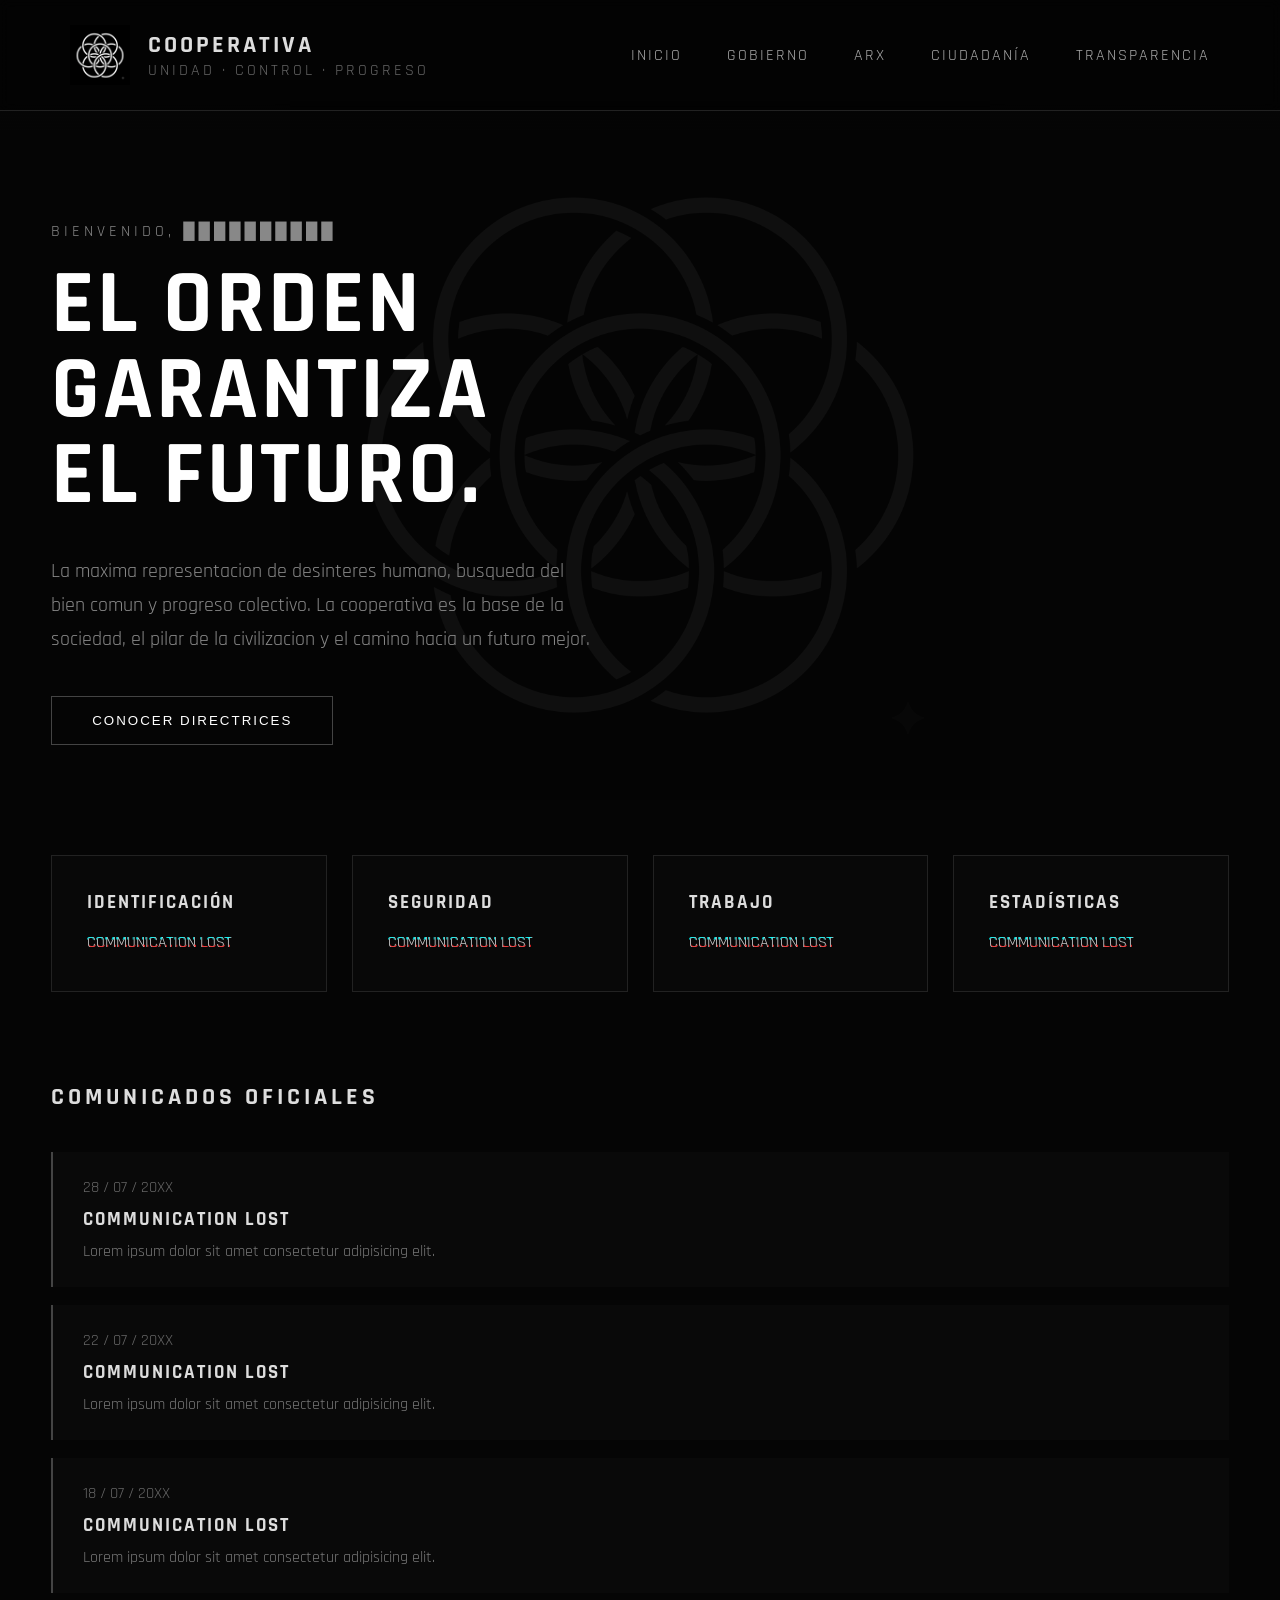
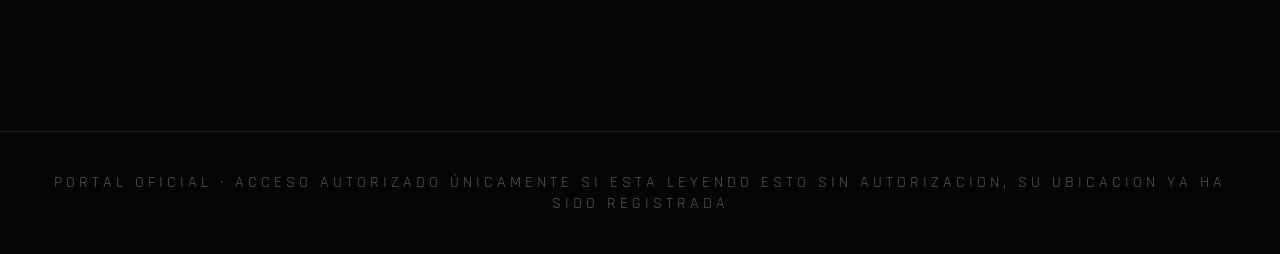
==== index.html @ 3d439819 "Add files via upload" ====
<!DOCTYPE html>
<html lang="es">
<head>
    <meta charset="UTF-8">
    <meta name="viewport" content="width=device-width, initial-scale=1.0">
    <title>COOPERATIVA</title>

    <link rel="preconnect" href="https://fonts.googleapis.com">
    <link rel="preconnect" href="https://fonts.gstatic.com" crossorigin>
    <link href="https://fonts.googleapis.com/css2?family=Rajdhani:wght@400;500;600;700&display=swap" rel="stylesheet">

    <link rel="stylesheet" href="style.css">
</head>
<body>
    <div id="arxScreen">

    <p id="typewriter"></p>

</div>

    <div id="loader">

    <img src="coop.png" class="loaderLogo">

    <h1>COOPERATIVE NETWORK</h1>

    <div class="terminal">

        <p>> Inicializando sistema...</p>
        <p>> Verificando protocolos...</p>
        <p>> Conectando...</p>

    </div>

    <div class="loadingBar">

        <div class="progress"></div>

    </div>

    <span>CARGANDO...</span>

</div>

<div class="background-logo"></div>

<header>

    <div class="logo">

        <img src="coop.png" alt="Logo">

        <div>
            <h2>COOPERATIVA</h2>
            <p>UNIDAD · CONTROL · PROGRESO</p>
        </div>

    </div>

    <nav>

        <a href="#">Inicio</a>
        <a href="#">Gobierno</a>
        <a href="#" id="arxBtn">Arx</a>
        <a href="#">Ciudadanía</a>
        <a href="#">Transparencia</a>

    </nav>

</header>

<main>

<section class="hero">

    <span>BIENVENIDO, ██████████</span>

    <h1>
        EL ORDEN<br>
        GARANTIZA<br>
        EL FUTURO.
    </h1>

    <p>
        La maxima representacion de desinteres humano, busqueda del bien comun y progreso colectivo. La cooperativa es la base de la sociedad, el pilar de la civilizacion y el camino hacia un futuro mejor.
    </p>

    <button>Conocer Directrices</button>

</section>


<section class="cards">

    <div class="card">
        <h3>Identificación</h3>
        <p data-text="COMMUNICATION LOST">
            COMMUNICATION LOST
        </p>
    </div>

    <div class="card">
        <h3>Seguridad</h3>
        <p data-text="COMMUNICATION LOST">
            COMMUNICATION LOST
        </p>
    </div>

    <div class="card">
        <h3>Trabajo</h3>
        <p data-text="COMMUNICATION LOST">
            COMMUNICATION LOST
        </p>
    </div>

    <div class="card">
        <h3>Estadísticas</h3>
        <p data-text="COMMUNICATION LOST">
            COMMUNICATION LOST
        </p>
    </div>

</section>


<section class="news">

    <h2>COMUNICADOS OFICIALES</h2>

    <article>
        <span>28 / 07 / 20XX</span>
        <h3>COMMUNICATION LOST</h3>
        <p>Lorem ipsum dolor sit amet consectetur adipisicing elit.</p>
    </article>

    <article>
        <span>22 / 07 / 20XX</span>
        <h3>COMMUNICATION LOST</h3>
        <p>Lorem ipsum dolor sit amet consectetur adipisicing elit.</p>
    </article>

    <article>
        <span>18 / 07 / 20XX</span>
        <h3>COMMUNICATION LOST</h3>
        <p>Lorem ipsum dolor sit amet consectetur adipisicing elit.</p>
    </article>

</section>

</main>

<footer>

    PORTAL OFICIAL · ACCESO AUTORIZADO ÚNICAMENTE
    SI ESTA LEYENDO ESTO SIN AUTORIZACION, SU UBICACION YA HA SIDO REGISTRADA

</footer>
<script src="script.js"></script>
</body>
</html>
---- style.css ----
*{
    margin:0;
    padding:0;
    box-sizing:border-box;
}

body{

    font-family:'Rajdhani',sans-serif;
    background:#050505;
    color:#ddd;
    overflow-x:hidden;

}

/* Fondo */

.background-logo{

    position:fixed;

    inset:0;

    background:url("coop.png") center center no-repeat;

    background-size:700px;

    opacity:.045;

    pointer-events:none;

    z-index:-2;

}

/* ruido */

body::before{

    content:"";

    position:fixed;

    inset:0;

    background:
    repeating-linear-gradient(
        0deg,
        transparent 0px,
        transparent 2px,
        rgba(255,255,255,.012) 3px
    );

    pointer-events:none;

    z-index:-1;

}

/* HEADER */

header{

    width:100%;

    display:flex;

    justify-content:space-between;

    align-items:center;

    padding:25px 70px;

    border-bottom:1px solid #222;

    background:rgba(0,0,0,.35);

    backdrop-filter:blur(6px);

}

.logo{

    display:flex;

    align-items:center;

    gap:18px;

}

.logo img{

    width:60px;

}

.logo h2{

    letter-spacing:3px;

    font-size:24px;

}

.logo p{

    color:#666;

    letter-spacing:3px;

}

nav{

    display:flex;

    gap:45px;

}

nav a{

    color:#aaa;

    text-decoration:none;

    text-transform:uppercase;

    letter-spacing:2px;

    transition:.25s;

}

nav a:hover{

    color:white;

}

/* HERO */

.hero{

    width:1200px;

    max-width:92%;

    margin:auto;

    padding:110px 0;

}

.hero span{

    color:#888;

    letter-spacing:4px;

}

.hero h1{

    margin-top:20px;

    font-size:90px;

    line-height:.95;

    letter-spacing:3px;

    color:white;

}

.hero p{

    width:550px;

    max-width:100%;

    margin-top:35px;

    color:#888;

    font-size:20px;

    line-height:1.7;

}

button{

    margin-top:40px;

    background:none;

    border:1px solid #444;

    color:white;

    padding:16px 40px;

    cursor:pointer;

    text-transform:uppercase;

    letter-spacing:2px;

    transition:.25s;

}

button:hover{

    background:#111;

    border-color:#888;

}

/* CARDS */

.cards{

    width:1200px;

    max-width:92%;

    margin:auto;

    display:grid;

    grid-template-columns:repeat(4,1fr);

    gap:25px;

    padding-bottom:90px;

}

.card{

    border:1px solid #222;

    background:rgba(255,255,255,.015);

    padding:35px;

    transition:.3s;

}

.card:hover{

    border-color:#666;

    background:rgba(255,255,255,.03);

}

.card h3{

    margin-bottom:15px;

    letter-spacing:2px;

    text-transform:uppercase;

}

.card p{

    color:#777;

    line-height:1.7;

}

/* NEWS */

.news{

    width:1200px;

    max-width:92%;

    margin:auto;

    padding-bottom:120px;

}

.news h2{

    margin-bottom:40px;

    letter-spacing:4px;

}

.news article{

    border-left:2px solid #444;

    padding:25px 30px;

    margin-bottom:18px;

    background:rgba(255,255,255,.02);

}

.news span{

    color:#666;

}

.news h3{

    margin:10px 0;

    letter-spacing:2px;

}

.news p{

    color:#777;

}

/* FOOTER */

footer{

    text-align:center;

    padding:40px;

    color:#555;

    border-top:1px solid #222;

    letter-spacing:4px;

    text-transform:uppercase;

}

/* Responsive */

@media(max-width:1000px){

header{

    flex-direction:column;

    gap:30px;

}

nav{

    flex-wrap:wrap;

    justify-content:center;

}

.hero h1{

    font-size:60px;

}

.cards{

    grid-template-columns:repeat(2,1fr);

}

}

@media(max-width:700px){

.cards{

    grid-template-columns:1fr;

}

.hero h1{

    font-size:45px;

}

}
.card p{
    position: relative;
    display: inline-block;
    color: #d8d8d8;
    animation: glitch 0.5s infinite;
}

.card p::before,
.card p::after{
    content: attr(data-text);
    position: absolute;
    left: 0;
    top: 0;
    width: 100%;
    overflow: hidden;
}

.card p::before{
    color: #00ffff;
    transform: translate(-1px,0);
    clip-path: inset(0 0 60% 0);
    animation: glitchTop 0.5s infinite;
}

.card p::after{
    color: #ff2222;
    transform: translate(1px,0);
    clip-path: inset(60% 0 0 0);
    animation: glitchBottom 0.5s infinite;
}

@keyframes glitch{

    0%,90%,100%{
        transform:none;
    }

    91%{
        transform:translate(-1px,0);
    }

    92%{
        transform:translate(2px,0);
    }

    93%{
        transform:translate(-2px,0);
    }

    94%{
        transform:none;
    }
}

@keyframes glitchTop{

    0%,90%,100%{
        transform:translate(0,0);
    }

    91%{
        transform:translate(-3px,-2px);
    }

    92%{
        transform:translate(3px,2px);
    }

    93%{
        transform:translate(-2px,1px);
    }

    94%{
        transform:translate(0,0);
    }
}

@keyframes glitchBottom{

    0%,90%,100%{
        transform:translate(0,0);
    }

    91%{
        transform:translate(3px,2px);
    }

    92%{
        transform:translate(-3px,-2px);
    }

    93%{
        transform:translate(2px,-1px);
    }

    94%{
        transform:translate(0,0);
    }
}
#loader{

    position:fixed;
    inset:0;

    background:#020202;

    display:flex;
    flex-direction:column;

    justify-content:center;
    align-items:center;

    z-index:99999;

    animation:fadeLoader .8s ease 5s forwards;

}

.loaderLogo{

    width:180px;

    opacity:.18;

    margin-bottom:30px;

    animation:pulse 2s infinite;

}

#loader h1{

    letter-spacing:8px;

    margin-bottom:35px;

    color:#ddd;

}

.terminal{

    width:500px;

    max-width:90%;

    color:#8f8;

    font-family:monospace;

    margin-bottom:40px;

}

.terminal p{

    margin:8px 0;

}

.loadingBar{

    width:420px;

    max-width:90%;

    height:4px;

    background:#222;

}

.progress{

    height:100%;

    background:white;

    width:0;

    animation:loading 5s linear forwards;

}

#loader span{

    margin-top:20px;

    letter-spacing:4px;

    color:#888;

}

@keyframes loading{

    from{
        width:0;
    }

    to{
        width:100%;
    }

}

@keyframes pulse{

    0%,100%{

        opacity:.12;
        transform:scale(1);

    }

    50%{

        opacity:.22;
        transform:scale(1.03);

    }

}

@keyframes fadeLoader{

    to{

        opacity:0;
        visibility:hidden;

    }

}
#arxScreen{

    position: fixed;
    inset: 0;

    background: #000;

    display: none;

    justify-content: center;
    align-items: center;

    z-index: 999999;

}

#arxScreen.show{

    display: flex;

}

#typewriter{

    color: white;

    font-size: 42px;

    font-family: monospace;

    text-align: center;

    white-space: pre-line;

    line-height: 1.5;

}
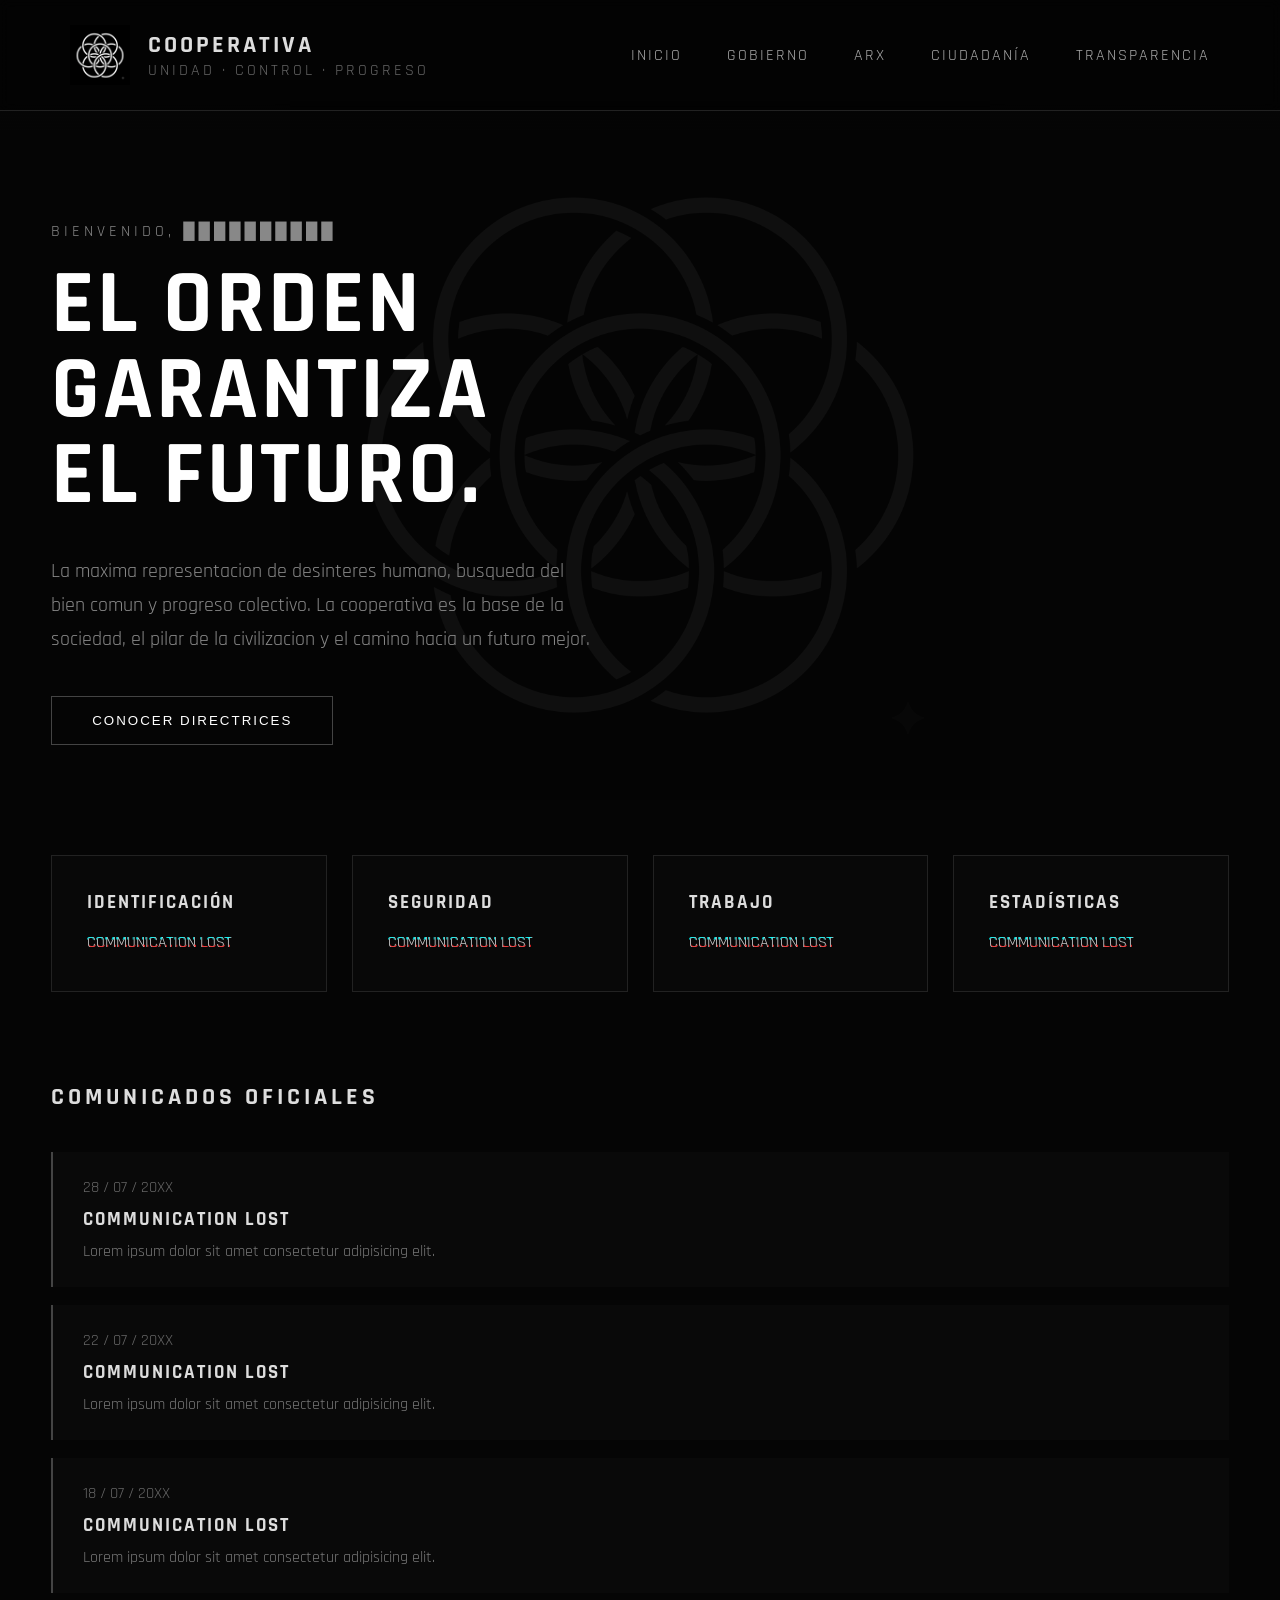
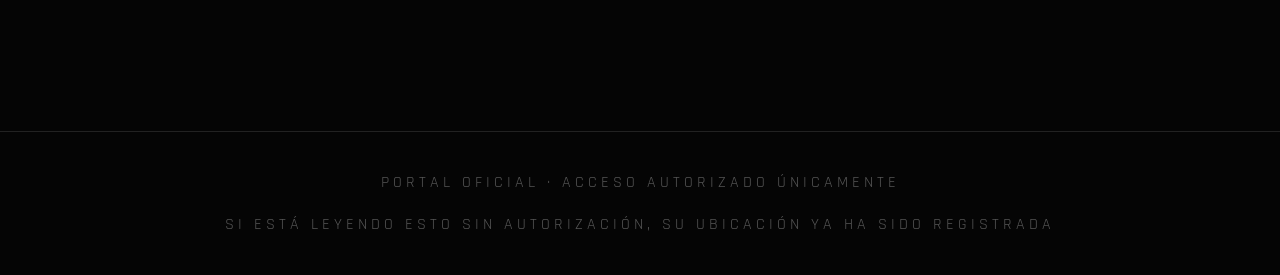
==== commit ee20cb2e: "cambios 2" ====
--- a/index.html
+++ b/index.html
@@ -123,26 +123,52 @@
 </section>
 
 
-<section class="news">
+<section class="news" id="news">
 
-    <h2>COMUNICADOS OFICIALES</h2>
+    <h2 data-final="COMUNICADOS OFICIALES">
+        COMUNICADOS OFICIALES
+    </h2>
 
     <article>
-        <span>28 / 07 / 20XX</span>
-        <h3>COMMUNICATION LOST</h3>
-        <p>Lorem ipsum dolor sit amet consectetur adipisicing elit.</p>
+        <span data-final="28 / 07 / 20XX">
+            28 / 07 / 20XX
+        </span>
+
+        <h3 data-final="COMMUNICATION LOST">
+            COMUNICADO #344 PREPARACION PARA LA ACTIVACION DEL ZENITH
+        </h3>
+
+        <p data-final="Lorem ipsum dolor sit amet consectetur adipisicing elit.">
+            Este comunicado ha sido aprobado para su difusión.
+        </p>
     </article>
 
     <article>
-        <span>22 / 07 / 20XX</span>
-        <h3>COMMUNICATION LOST</h3>
-        <p>Lorem ipsum dolor sit amet consectetur adipisicing elit.</p>
+        <span data-final="22 / 07 / 20XX">
+            22 / 04 / 20XX
+        </span>
+
+        <h3 data-final="COMMUNICATION LOST">
+            COMUNICADO #343 FINALIZACION DE LA FASE 3 DEL PROYECTO "ARX"
+        </h3>
+
+        <p data-final="Lorem ipsum dolor sit amet consectetur adipisicing elit.">
+            Este comunicado ha sido aprobado para su difusión.
+        </p>
     </article>
 
     <article>
-        <span>18 / 07 / 20XX</span>
-        <h3>COMMUNICATION LOST</h3>
-        <p>Lorem ipsum dolor sit amet consectetur adipisicing elit.</p>
+        <span data-final="18 / 07 / 20XX">
+            18 / 01 / 20XX
+        </span>
+
+        <h3 data-final="COMMUNICATION LOST">
+            COMUNICADO #342 EL AUCTOR HA SIDO ENCONTRADO, LA FASE 3 HA SIDO CONFIRMADA
+        </h3>
+
+        <p data-final="Lorem ipsum dolor sit amet consectetur adipisicing elit.">
+            Este comunicado ha sido aprobado para su difusión.
+        </p>
     </article>
 
 </section>
@@ -152,7 +178,8 @@
 <footer>
 
     PORTAL OFICIAL · ACCESO AUTORIZADO ÚNICAMENTE
-    SI ESTA LEYENDO ESTO SIN AUTORIZACION, SU UBICACION YA HA SIDO REGISTRADA
+    <br><br>
+    SI ESTÁ LEYENDO ESTO SIN AUTORIZACIÓN, SU UBICACIÓN YA HA SIDO REGISTRADA
 
 </footer>
 <script src="script.js"></script>
--- a/style.css
+++ b/style.css
@@ -670,4 +670,36 @@
 
     line-height: 1.5;
 
+}
+.news.glitch{
+
+    animation: newsGlitch .15s linear 4;
+
+}
+
+@keyframes newsGlitch{
+
+    0%{
+        transform:translate(0);
+        filter:none;
+    }
+
+    25%{
+        transform:translate(-4px,2px);
+        filter:hue-rotate(90deg);
+    }
+
+    50%{
+        transform:translate(4px,-2px);
+    }
+
+    75%{
+        transform:translate(-2px,-1px);
+    }
+
+    100%{
+        transform:none;
+        filter:none;
+    }
+
 }
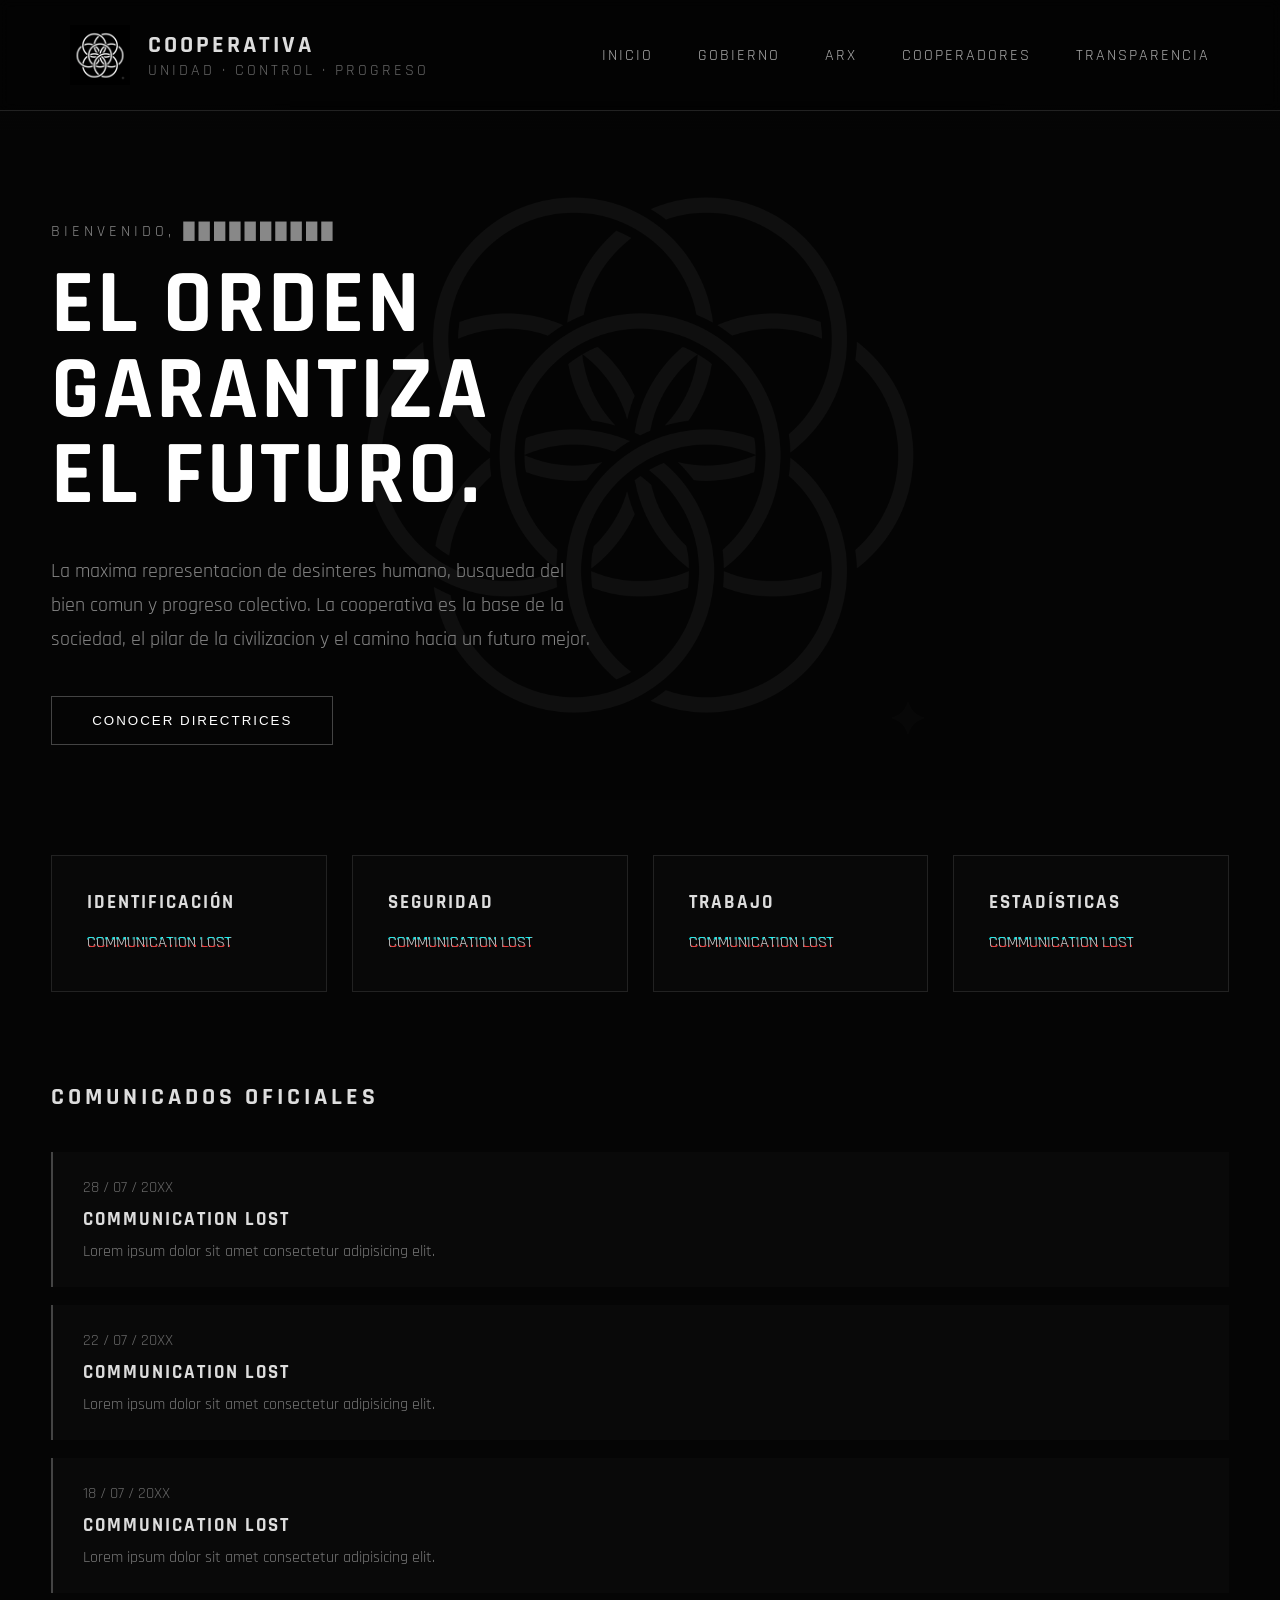
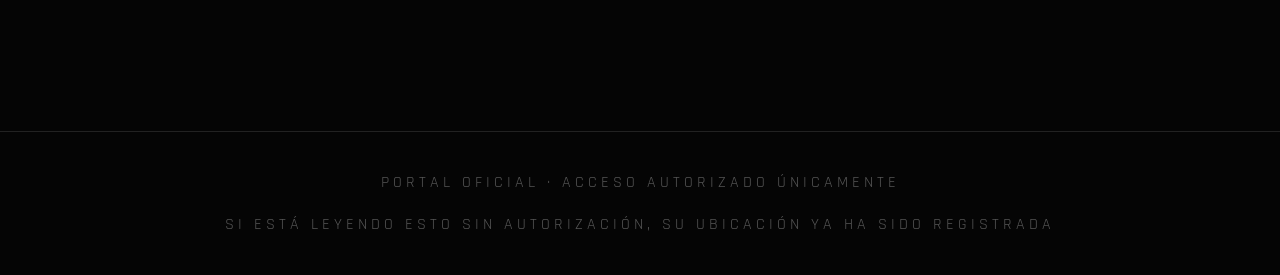
==== commit b036b2d9: "mas cambios" ====
--- a/index.html
+++ b/index.html
@@ -62,7 +62,7 @@
         <a href="#">Inicio</a>
         <a href="#">Gobierno</a>
         <a href="#" id="arxBtn">Arx</a>
-        <a href="#">Ciudadanía</a>
+        <a href="#">Cooperadores</a>
         <a href="#">Transparencia</a>
 
     </nav>
@@ -85,10 +85,11 @@
         La maxima representacion de desinteres humano, busqueda del bien comun y progreso colectivo. La cooperativa es la base de la sociedad, el pilar de la civilizacion y el camino hacia un futuro mejor.
     </p>
 
-    <button>Conocer Directrices</button>
+    <button id="directrices">Conocer Directrices</button>
+
 
 </section>
-
+<img id="classified" src="classified-20xx.png" style="display:none;">
 
 <section class="cards">
 
@@ -183,5 +184,11 @@
 
 </footer>
 <script src="script.js"></script>
+
+<!-- Realmente no entiendo como es que el dominio de esta pagina sigue en pie despues de tanto tiempo
+parece haber interferencias con varias de sus funciones, no logro captar de donde viene aunque no me parece relevante
+tal vez con algunos ajustes podramos recuperar informacion relevante  
+-->
+
 </body>
 </html>
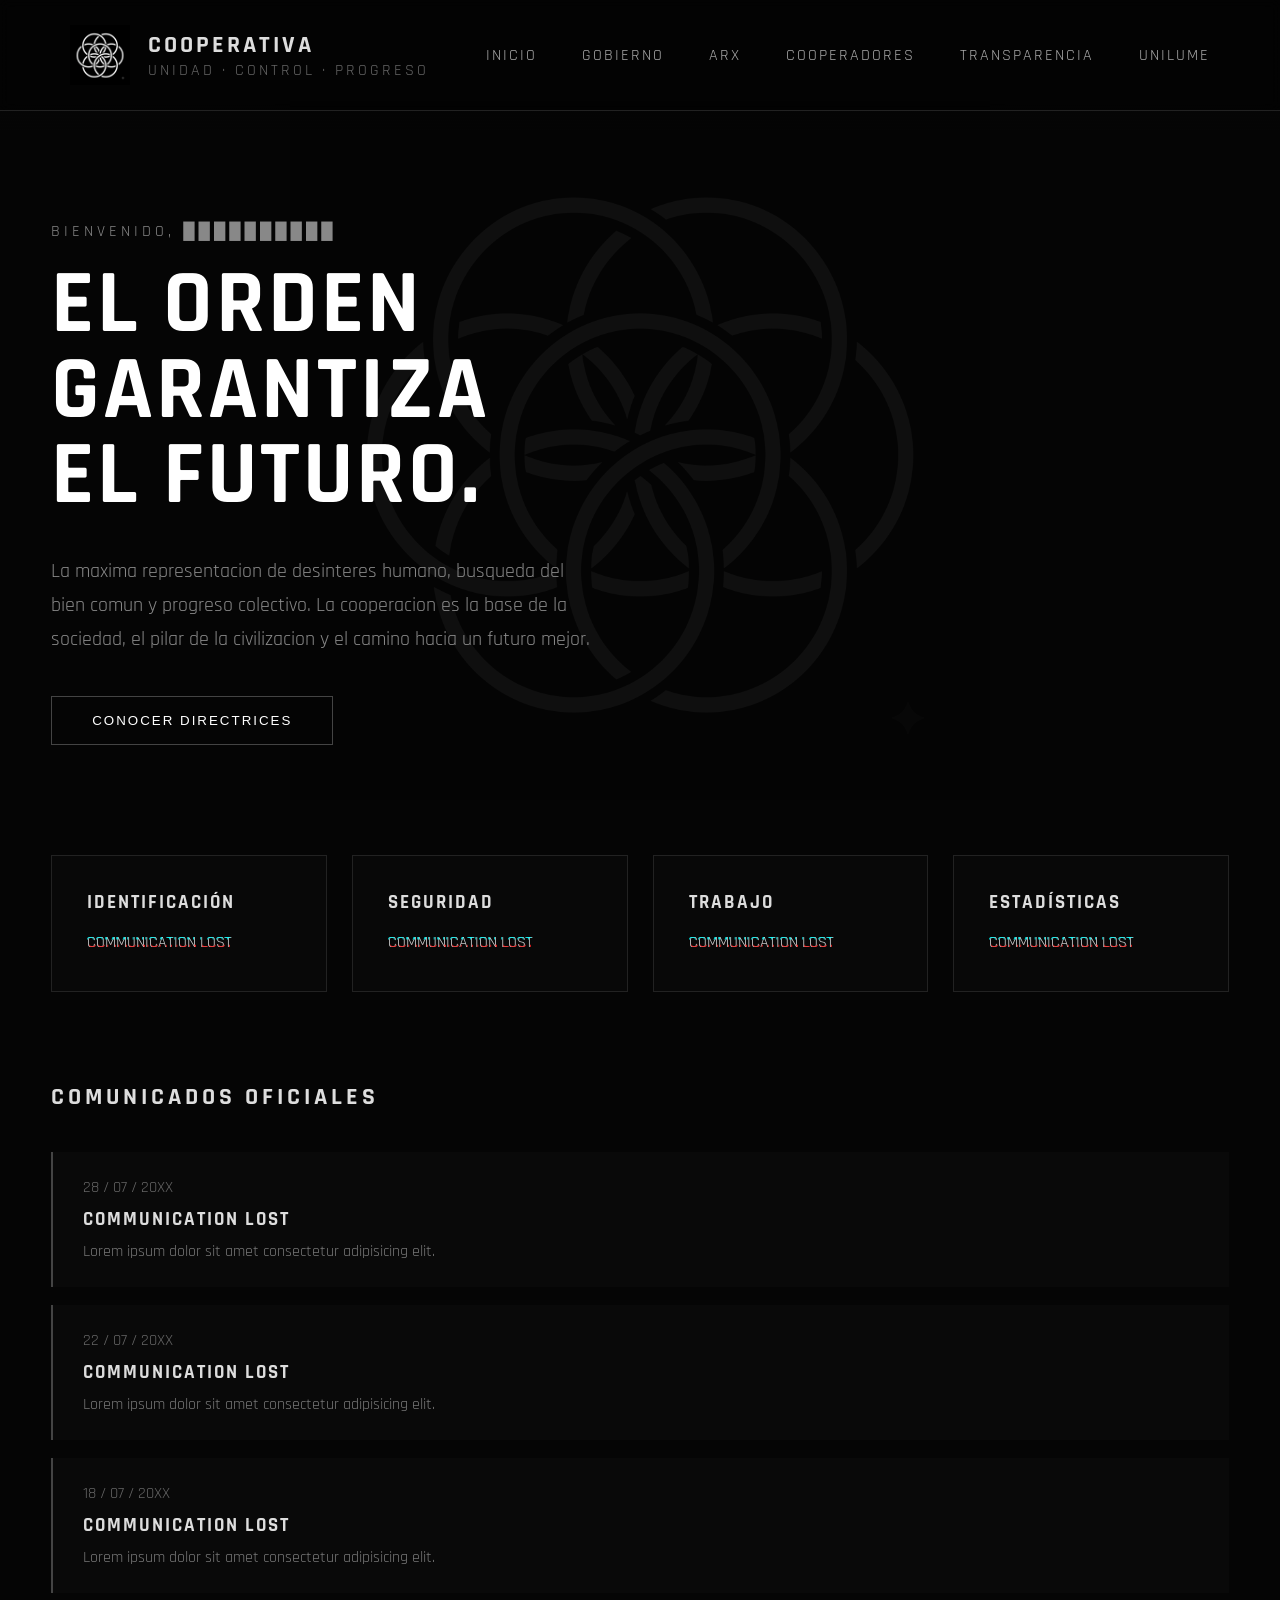
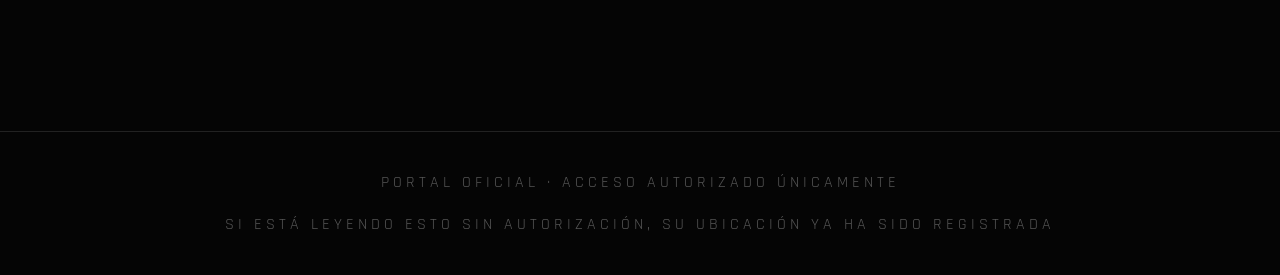
==== commit 3da7db45: "cambios a botones" ====
--- a/index.html
+++ b/index.html
@@ -10,11 +10,18 @@
     <link href="https://fonts.googleapis.com/css2?family=Rajdhani:wght@400;500;600;700&display=swap" rel="stylesheet">
 
     <link rel="stylesheet" href="style.css">
+    <link rel="stylesheet" href="unilume.css">
 </head>
 <body>
     <div id="arxScreen">
 
     <p id="typewriter"></p>
+
+</div>
+
+    <div id="unilumeScreen">
+
+    <div id="unilumeTerminal"></div>
 
 </div>
 
@@ -64,6 +71,7 @@
         <a href="#" id="arxBtn">Arx</a>
         <a href="#">Cooperadores</a>
         <a href="#">Transparencia</a>
+        <a href="#" id="unilumeBtn">UNILUME</a>
 
     </nav>
 
@@ -82,7 +90,7 @@
     </h1>
 
     <p>
-        La maxima representacion de desinteres humano, busqueda del bien comun y progreso colectivo. La cooperativa es la base de la sociedad, el pilar de la civilizacion y el camino hacia un futuro mejor.
+        La maxima representacion de desinteres humano, busqueda del bien comun y progreso colectivo. La cooperacion es la base de la sociedad, el pilar de la civilizacion y el camino hacia un futuro mejor.
     </p>
 
     <button id="directrices">Conocer Directrices</button>
@@ -136,7 +144,7 @@
         </span>
 
         <h3 data-final="COMMUNICATION LOST">
-            COMUNICADO #344 PREPARACION PARA LA ACTIVACION DEL ZENITH
+            COMUNICADO #344 PREPARACION PARA LA ACTIVACION DEL ZENITH, ETAPA FINAL DEL PROYECTO "UNILUME"
         </h3>
 
         <p data-final="Lorem ipsum dolor sit amet consectetur adipisicing elit.">
@@ -150,7 +158,7 @@
         </span>
 
         <h3 data-final="COMMUNICATION LOST">
-            COMUNICADO #343 FINALIZACION DE LA FASE 3 DEL PROYECTO "ARX"
+            COMUNICADO #343 FINALIZACION DE LA FASE 3 DEL PROYECTO "UNILUME"
         </h3>
 
         <p data-final="Lorem ipsum dolor sit amet consectetur adipisicing elit.">
--- a/unilume.css
+++ b/unilume.css
@@ -0,0 +1,120 @@
+#unilumeScreen{
+
+    position: fixed;
+    inset: 0;
+
+    background: #000;
+
+    display: none;
+
+    justify-content: center;
+    align-items: flex-start;
+
+    z-index: 999999;
+
+    overflow: hidden;
+
+}
+
+#unilumeScreen.show{
+
+    display: flex;
+
+}
+
+#unilumeTerminal{
+
+    width: 100%;
+    height: 100%;
+
+    padding: 40px 50px;
+
+    color: #33ff33;
+
+    font-family: monospace;
+
+    font-size: 16px;
+
+    line-height: 1.4;
+
+    overflow-y: auto;
+
+    white-space: pre;
+
+    text-shadow: 0 0 6px rgba(51,255,51,.6);
+
+}
+
+#unilumeTerminal p{
+
+    margin: 0;
+
+    opacity: 0;
+
+    animation: termLine .08s forwards;
+
+}
+
+#unilumeTerminal p.err{
+
+    color: #ff3333;
+
+    text-shadow: 0 0 6px rgba(255,51,51,.6);
+
+}
+
+#unilumeTerminal p.final{
+
+    color: #ff2222;
+
+    font-size: 34px;
+
+    letter-spacing: 6px;
+
+    margin-top: 30px;
+
+    text-align: center;
+
+    text-shadow: 0 0 14px rgba(255,34,34,.9);
+
+    animation: termFinal .2s forwards;
+
+}
+
+@keyframes termLine{
+
+    from{
+        opacity: 0;
+    }
+
+    to{
+        opacity: 1;
+    }
+
+}
+
+@keyframes termFinal{
+
+    0%{
+        opacity: 0;
+        transform: translateY(10px);
+    }
+
+    100%{
+        opacity: 1;
+        transform: none;
+    }
+
+}
+
+#unilumeTerminal::-webkit-scrollbar{
+
+    width: 8px;
+
+}
+
+#unilumeTerminal::-webkit-scrollbar-thumb{
+
+    background: #1a5c1a;
+
+}
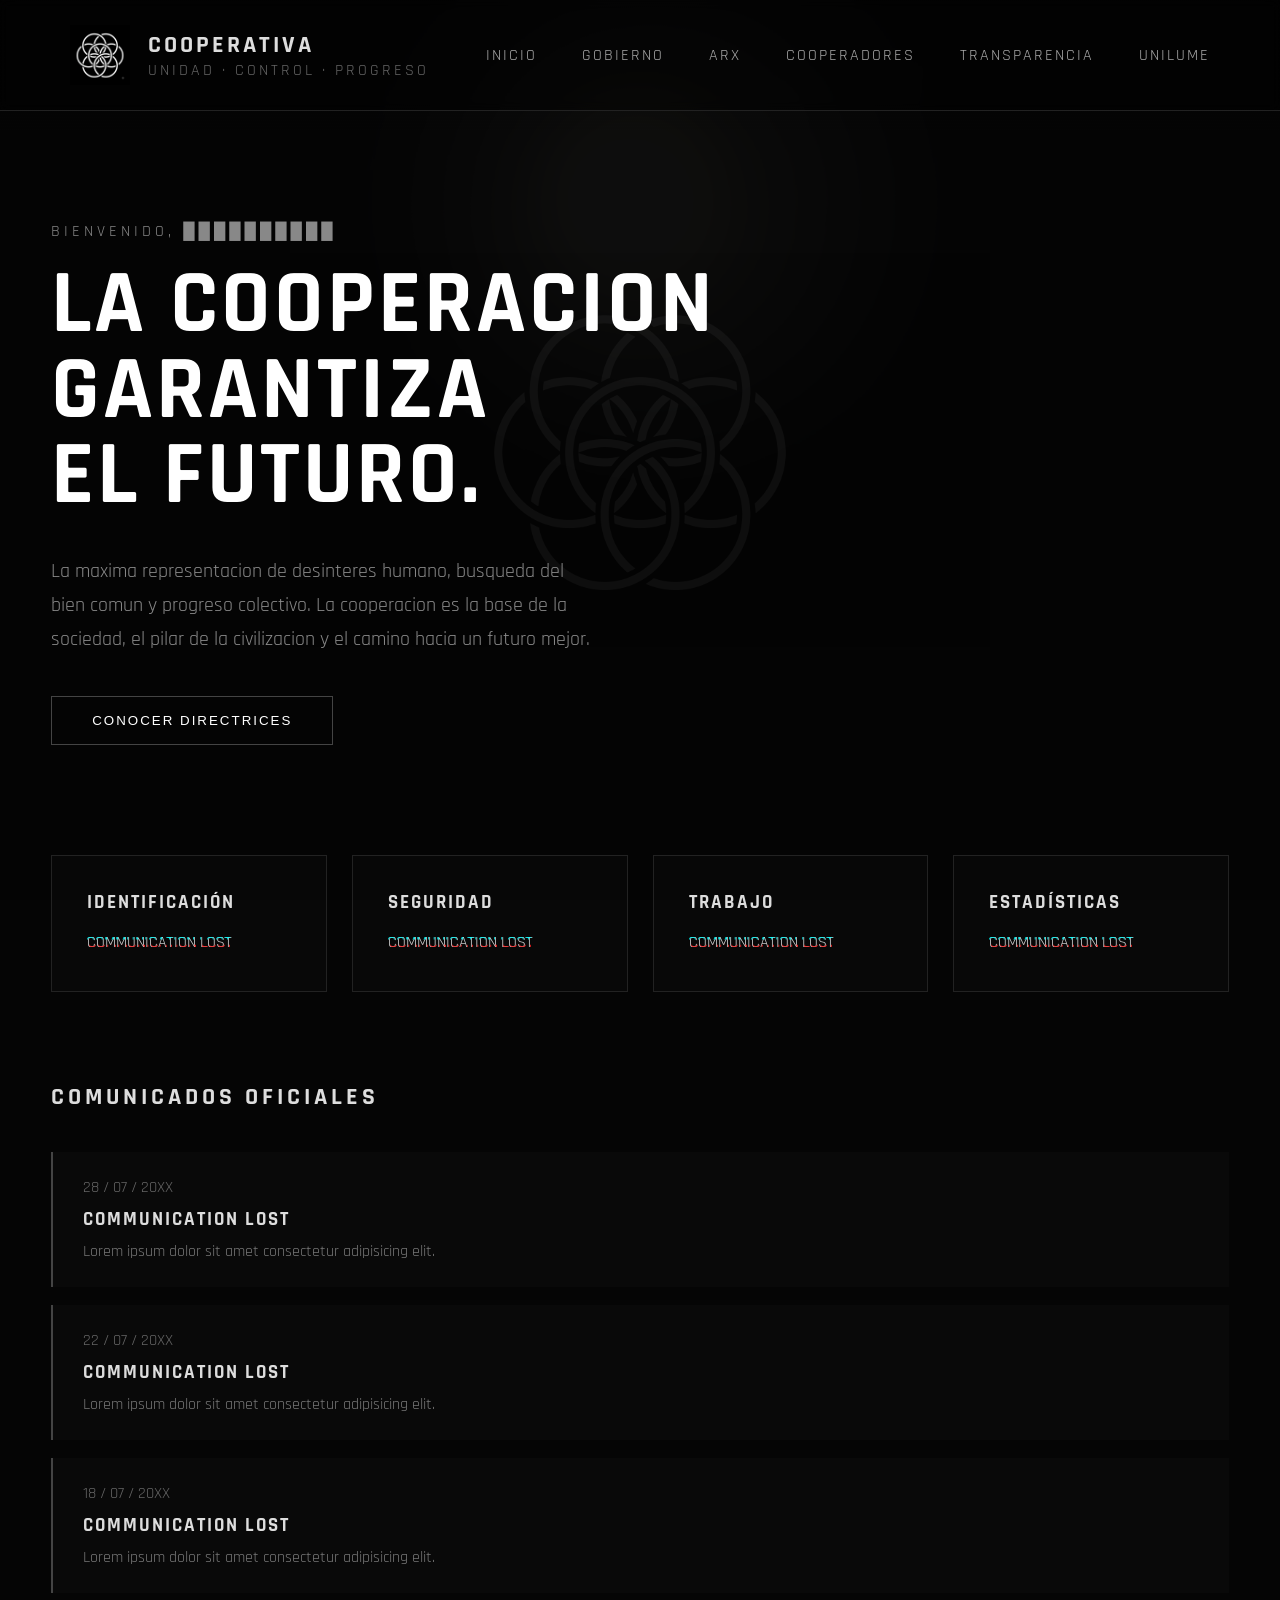
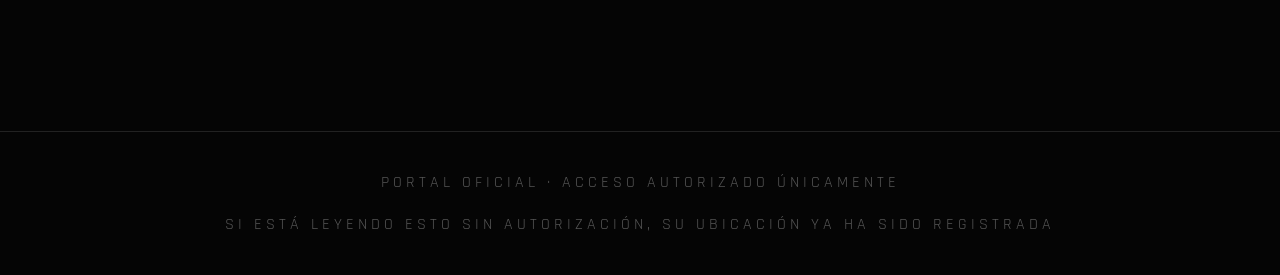
==== commit d463c76c: "iluminacion y efectos" ====
--- a/index.html
+++ b/index.html
@@ -49,7 +49,10 @@
 
 </div>
 
-<div class="background-logo"></div>
+<audio id="buzzingSound" src="buzzing.mp3" loop preload="auto"></audio>
+
+<div class="background-light" aria-hidden="true"></div>
+<div class="background-logo" aria-hidden="true"></div>
 
 <header>
 
@@ -84,7 +87,7 @@
     <span>BIENVENIDO, ██████████</span>
 
     <h1>
-        EL ORDEN<br>
+        LA COOPERACION<br>
         GARANTIZA<br>
         EL FUTURO.
     </h1>
@@ -199,4 +202,4 @@
 -->
 
 </body>
-</html>+</html>
--- a/style.css
+++ b/style.css
@@ -15,15 +15,106 @@
 
 /* Fondo */
 
+.background-light{
+    position:fixed;
+    inset:0;
+    z-index:-1;
+    background:url("luz2.png") center center / cover no-repeat;
+    opacity:.035;
+    pointer-events:none;
+    animation:backgroundGlow 2.4s ease-in-out infinite;
+}
+
+@keyframes backgroundGlow{
+    0%, 100%{ opacity:.025; }
+    8%{ opacity:.025; animation-timing-function:steps(1, end); }
+    10%{ opacity:.14; }
+    12%{ opacity:.03; }
+    25%{ opacity:.075; }
+    39%{ opacity:.19; animation-timing-function:steps(1, end); }
+    40%{ opacity:.025; }
+    52%{ opacity:.055; }
+    59%{ opacity:.24; animation-timing-function:steps(1, end); }
+    61%{ opacity:.03; }
+    73%{ opacity:.13; }
+    74%{ opacity:.025; }
+    86%{ opacity:.06; }
+    91%{ opacity:.18; animation-timing-function:steps(1, end); }
+    92%{ opacity:.025; }
+}
+
+/* El texto titila al mismo ritmo que la luz del fondo. */
+header :is(h2, h3, p, a, span),
+main :is(h1, h2, h3, p, a, span, button),
+footer{
+    animation:textFlicker 2.4s ease-in-out infinite;
+}
+
+@keyframes textFlicker{
+    0%, 100%{ filter:brightness(1); }
+    8%{ filter:brightness(1); animation-timing-function:steps(1, end); }
+    10%{ filter:brightness(1.12); }
+    12%{ filter:brightness(.96); }
+    25%{ filter:brightness(1.05); }
+    39%{ filter:brightness(1.16); animation-timing-function:steps(1, end); }
+    40%{ filter:brightness(.92); }
+    52%{ filter:brightness(1.03); }
+    59%{ filter:brightness(1.18); animation-timing-function:steps(1, end); }
+    61%{ filter:brightness(.97); }
+    73%{ filter:brightness(1.1); }
+    74%{ filter:brightness(.94); }
+    86%{ filter:brightness(1.04); }
+    91%{ filter:brightness(1.13); animation-timing-function:steps(1, end); }
+    92%{ filter:brightness(.96); }
+}
+
+.hero h1{
+    animation:titleFlicker 2.4s ease-in-out infinite;
+}
+
+@keyframes titleFlicker{
+    0%, 100%{
+        filter:brightness(.92);
+        text-shadow:0 0 0 rgba(220,235,255,0);
+    }
+    8%{ filter:brightness(.92); animation-timing-function:steps(1, end); }
+    10%{
+        filter:brightness(1.45);
+        text-shadow:0 0 24px rgba(220,235,255,.55);
+    }
+    17%{
+        filter:brightness(1.12);
+        text-shadow:0 0 10px rgba(220,235,255,.22);
+    }
+    25%{ filter:brightness(1.25); }
+    39%{ filter:brightness(1.5); animation-timing-function:steps(1, end); }
+    40%{
+        filter:brightness(.62);
+        text-shadow:0 0 0 rgba(220,235,255,0);
+    }
+    52%{ filter:brightness(.9); }
+    59%{ filter:brightness(1.55); animation-timing-function:steps(1, end); }
+    61%{ filter:brightness(.72); }
+    73%{
+        filter:brightness(1.35);
+        text-shadow:0 0 18px rgba(220,235,255,.38);
+    }
+    74%{ filter:brightness(.68); }
+    86%{ filter:brightness(1.02); }
+    91%{ filter:brightness(1.48); animation-timing-function:steps(1, end); }
+    92%{
+        filter:brightness(.7);
+        text-shadow:0 0 0 rgba(220,235,255,0);
+    }
+}
+
 .background-logo{
 
     position:fixed;
 
     inset:0;
 
-    background:url("coop.png") center center no-repeat;
-
-    background-size:700px;
+    background:url("coop2.png") center center / 700px auto no-repeat;
 
     opacity:.045;
 
@@ -404,7 +495,7 @@
     position: relative;
     display: inline-block;
     color: #d8d8d8;
-    animation: glitch 0.5s infinite;
+    animation: glitch 0.5s infinite, textFlicker 2.4s ease-in-out infinite;
 }
 
 .card p::before,
@@ -702,4 +793,4 @@
         filter:none;
     }
 
-}+}
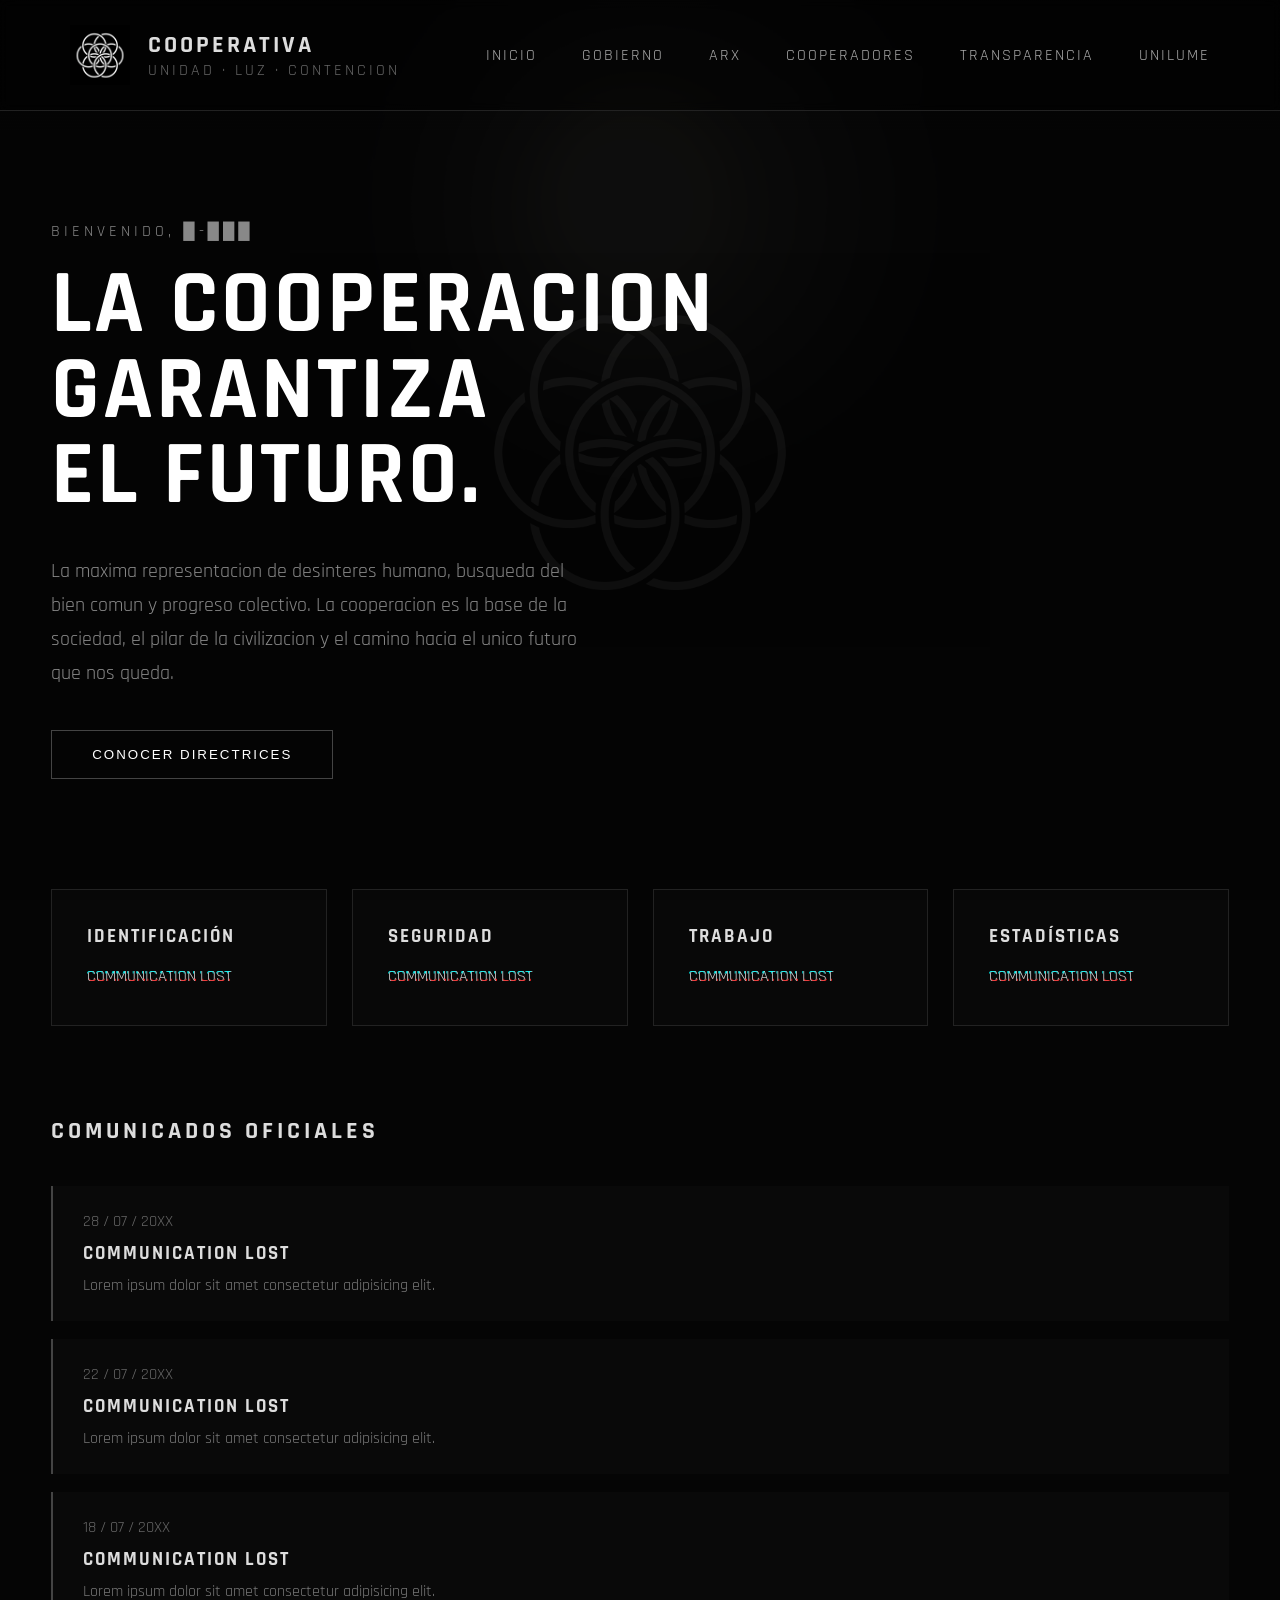
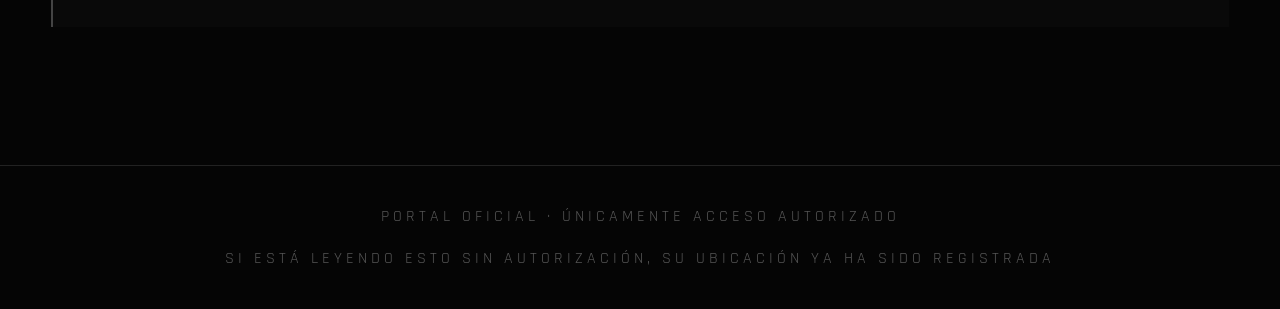
==== commit 544296ca: "mas" ====
--- a/index.html
+++ b/index.html
@@ -62,7 +62,7 @@
 
         <div>
             <h2>COOPERATIVA</h2>
-            <p>UNIDAD · CONTROL · PROGRESO</p>
+            <p>UNIDAD · LUZ · CONTENCION </p>
         </div>
 
     </div>
@@ -84,7 +84,7 @@
 
 <section class="hero">
 
-    <span>BIENVENIDO, ██████████</span>
+    <span>BIENVENIDO, █-███</span>
 
     <h1>
         LA COOPERACION<br>
@@ -93,7 +93,7 @@
     </h1>
 
     <p>
-        La maxima representacion de desinteres humano, busqueda del bien comun y progreso colectivo. La cooperacion es la base de la sociedad, el pilar de la civilizacion y el camino hacia un futuro mejor.
+        La maxima representacion de desinteres humano, busqueda del bien comun y progreso colectivo. La cooperacion es la base de la sociedad, el pilar de la civilizacion y el camino hacia el unico futuro que nos queda.
     </p>
 
     <button id="directrices">Conocer Directrices</button>
@@ -189,7 +189,7 @@
 
 <footer>
 
-    PORTAL OFICIAL · ACCESO AUTORIZADO ÚNICAMENTE
+    PORTAL OFICIAL · ÚNICAMENTE ACCESO AUTORIZADO 
     <br><br>
     SI ESTÁ LEYENDO ESTO SIN AUTORIZACIÓN, SU UBICACIÓN YA HA SIDO REGISTRADA
 
@@ -197,7 +197,7 @@
 <script src="script.js"></script>
 
 <!-- Realmente no entiendo como es que el dominio de esta pagina sigue en pie despues de tanto tiempo
-parece haber interferencias con varias de sus funciones, no logro captar de donde viene aunque no me parece relevante
+parece haber interferencias con varias de sus funciones, no logro captar de donde viene
 tal vez con algunos ajustes podramos recuperar informacion relevante  
 -->
 
